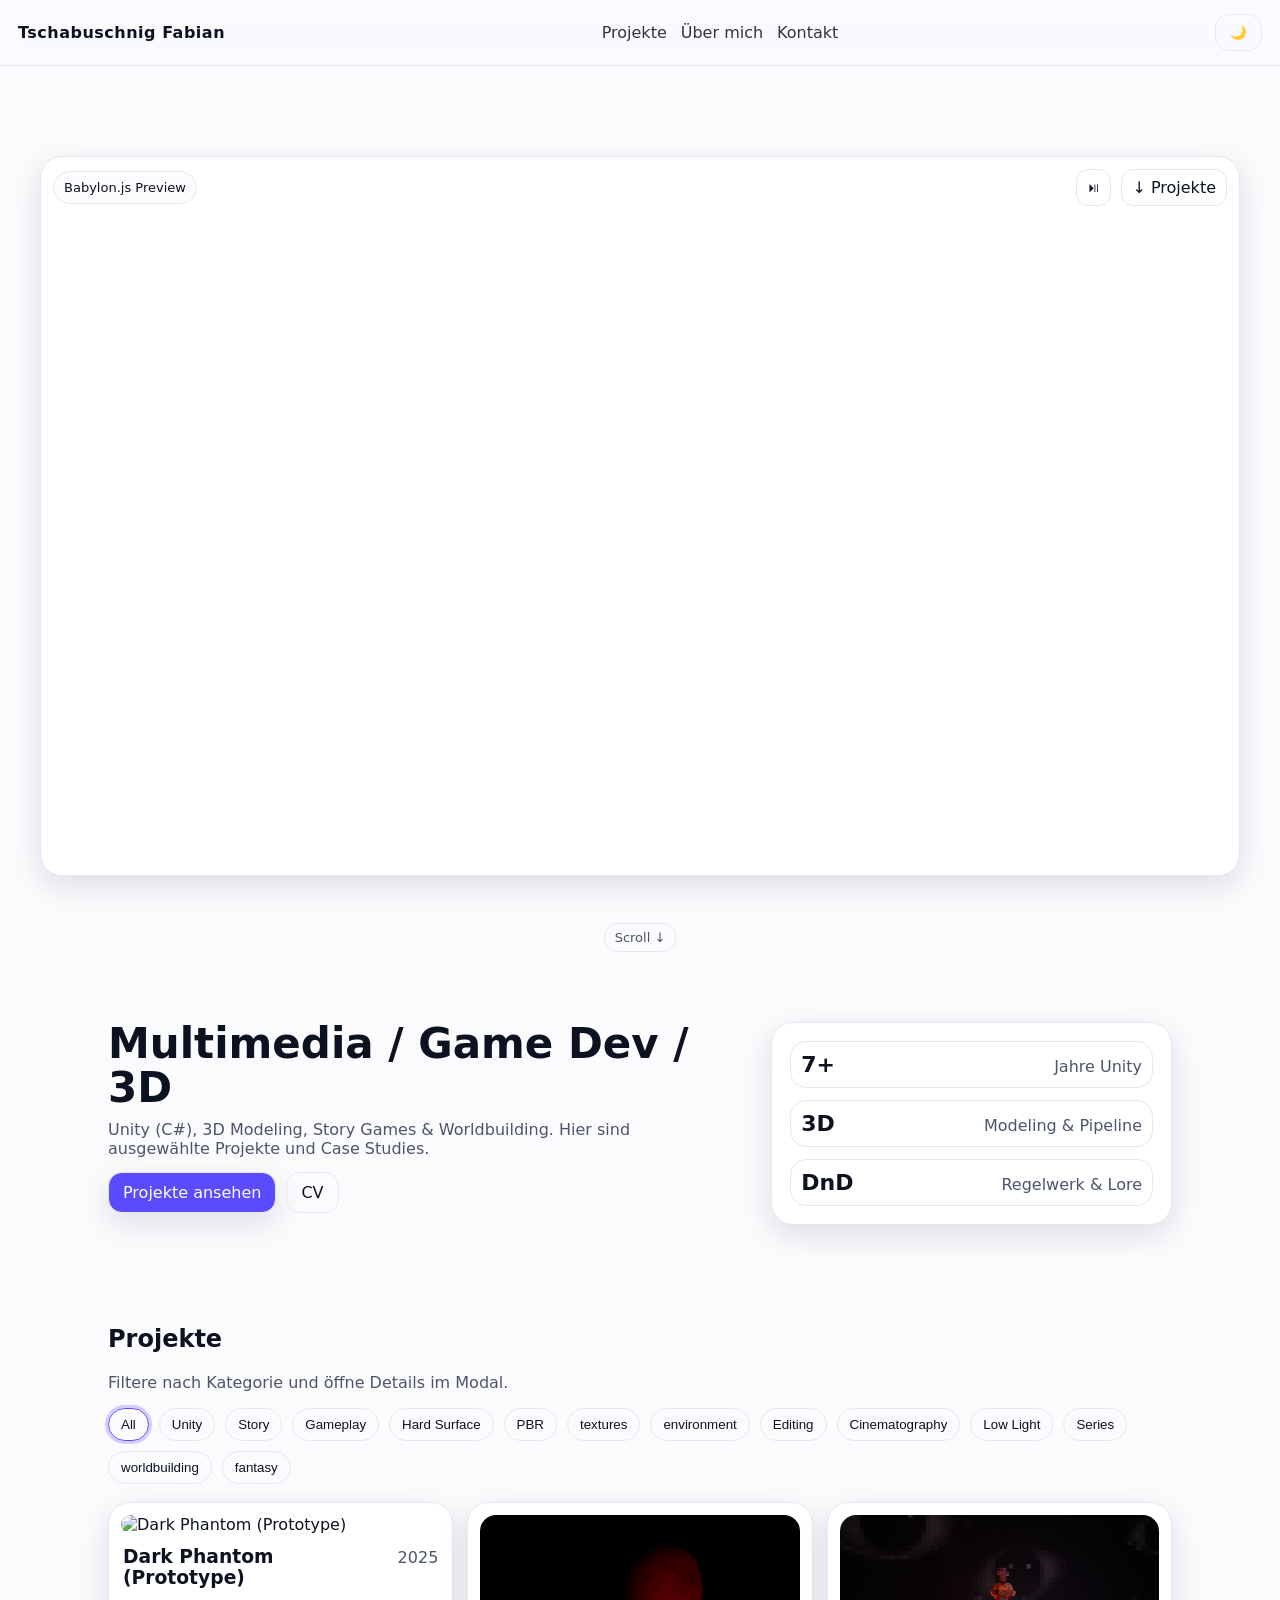
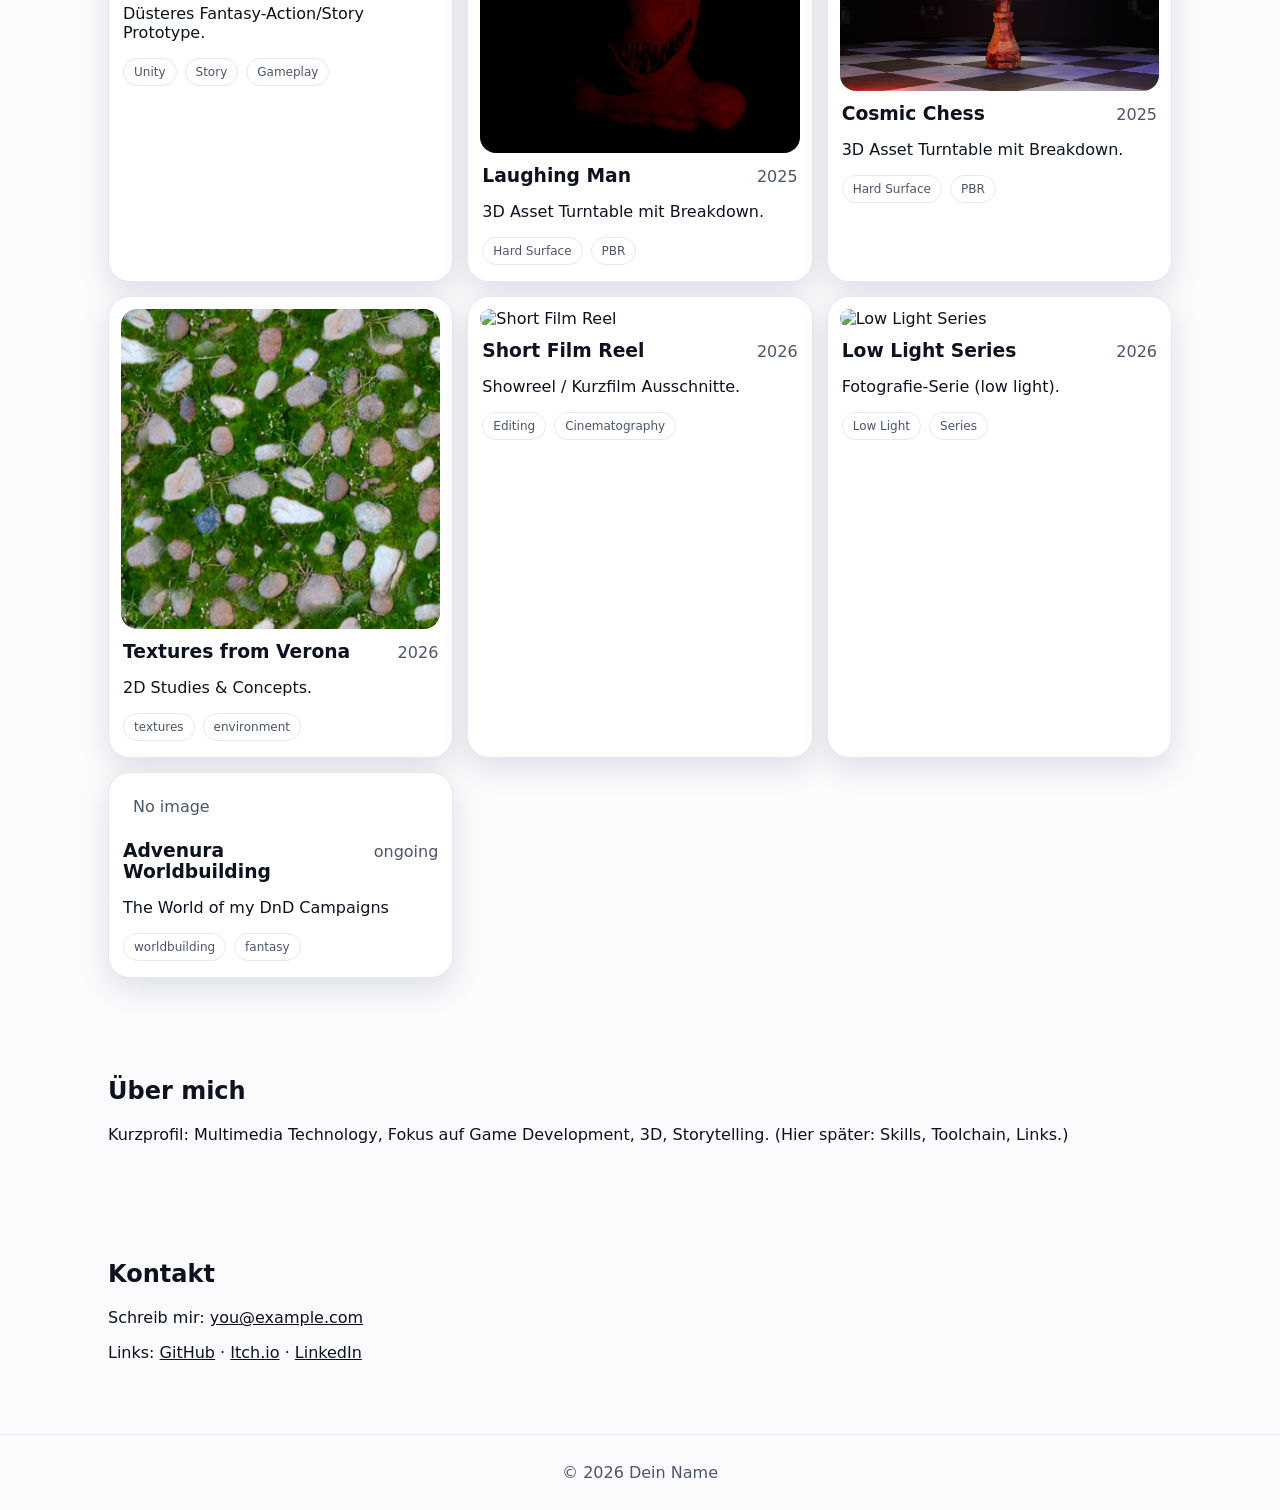
==== index.html @ b33a224f "init commit new" ====
<!doctype html>
<html lang="de">
<head>
  <meta charset="utf-8" />
  <meta name="viewport" content="width=device-width,initial-scale=1" />
  <title>Tschabuschnig Fabian – Portfolio</title>

  <link rel="stylesheet" href="css/styles.css" />

  <!-- Deine App-Skripte (defer) -->
  <script defer src="js/data.js"></script>
  <script defer src="js/app.js"></script>
</head>

<body>
  <header class="topbar">
    <a class="logo" href="#top">Tschabuschnig Fabian</a>

    <nav class="nav">
      <a href="#projects">Projekte</a>
      <a href="#about">Über mich</a>
      <a href="#contact">Kontakt</a>
    </nav>

    <div class="actions">
      <button id="themeBtn" class="btn ghost" aria-label="Theme wechseln" type="button">🌙</button>
    </div>
  </header>

  <main id="top">

    <!-- FULLSCREEN BABYLON HERO (erster Screen) -->
    <section class="babylon-hero" aria-label="3D Hero Preview">
      <div class="babylon-window fullscreen">
        <canvas id="renderCanvas"></canvas>

        <div class="babylon-overlay">
          <span>Babylon.js Preview</span>

          <div class="overlay-actions">
            <button id="toggleAnim" class="mini-btn" type="button">⏯</button>
            <a class="mini-btn" href="#projects">↓ Projekte</a>
          </div>
        </div>
      </div>

      <div class="scroll-hint">Scroll ↓</div>
    </section>

    <!-- Dein normaler Hero darunter -->
    <section class="hero reveal">
      <div class="hero__text">
        <h1>Multimedia / Game Dev / 3D</h1>
        <p>
          Unity (C#), 3D Modeling, Story Games & Worldbuilding.
          Hier sind ausgewählte Projekte und Case Studies.
        </p>
        <div class="hero__cta">
          <a class="btn" href="#projects">Projekte ansehen</a>
          <a class="btn ghost" href="assets/CV.pdf" target="_blank" rel="noreferrer">CV</a>
        </div>
      </div>

      <div class="hero__card">
        <div class="stat">
          <span class="stat__big">7+</span>
          <span class="stat__label">Jahre Unity</span>
        </div>
        <div class="stat">
          <span class="stat__big">3D</span>
          <span class="stat__label">Modeling & Pipeline</span>
        </div>
        <div class="stat">
          <span class="stat__big">DnD</span>
          <span class="stat__label">Regelwerk & Lore</span>
        </div>
      </div>
    </section>

    <section id="projects" class="section">
      <div class="section__head reveal">
        <h2>Projekte</h2>
        <p>Filtere nach Kategorie und öffne Details im Modal.</p>
      </div>

      <div class="filters reveal" id="filters"></div>
      <div class="grid reveal" id="projectsGrid"></div>
    </section>

    <section id="about" class="section reveal">
      <h2>Über mich</h2>
      <p>
        Kurzprofil: Multimedia Technology, Fokus auf Game Development, 3D, Storytelling.
        (Hier später: Skills, Toolchain, Links.)
      </p>
    </section>

    <section id="contact" class="section reveal">
      <h2>Kontakt</h2>
      <p>Schreib mir: <a href="mailto:you@example.com">you@example.com</a></p>
      <p>
        Links:
        <a href="#" target="_blank" rel="noreferrer">GitHub</a> ·
        <a href="#" target="_blank" rel="noreferrer">Itch.io</a> ·
        <a href="#" target="_blank" rel="noreferrer">LinkedIn</a>
      </p>
    </section>
  </main>

  <!-- Modal -->
  <dialog id="projectModal" class="modal">
    <form method="dialog" class="modal__inner">
      <button class="modal__close" aria-label="Schließen" type="submit">✕</button>
      <div id="modalContent"></div>
    </form>
  </dialog>

  <footer class="footer">
    <span>© <span id="year"></span> Dein Name</span>
  </footer>

  <!-- Babylon.js CDN (am Ende vom body) -->
  <script src="https://cdn.babylonjs.com/babylon.js"></script>
  <script src="https://cdn.babylonjs.com/gui/babylon.gui.min.js"></script>
  <script src="js/babylon-scene.js"></script>
</body>
</html>
---- css/styles.css ----
:root{
  --bg:#0b0c10;
  --panel:#11131a;
  --text:#e8eaf2;
  --muted:#a7acc0;
  --border:#22263a;
  --accent:#7c5cff;
  --shadow: 0 10px 30px rgba(0,0,0,.35);
  color-scheme: dark;
}

:root[data-theme="light"]{
  --bg:#fbfbfe;
  --panel:#ffffff;
  --text:#0d1220;
  --muted:#4b556b;
  --border:#e6e8f0;
  --accent:#5a4bff;
  --shadow: 0 10px 30px rgba(10,20,40,.12);
  color-scheme: light;
}

*{ box-sizing:border-box; }
html,body{
  margin:0;
  padding:0;
  font-family:system-ui,-apple-system,Segoe UI,Roboto,Arial,sans-serif;
  background:var(--bg);
  color:var(--text);
}
a{ color:inherit; }
img{ max-width:100%; display:block; border-radius:16px; }

/* Topbar */
.topbar{
  position:sticky;
  top:0;
  z-index:10;
  display:flex;
  align-items:center;
  justify-content:space-between;
  padding:14px 18px;
  border-bottom:1px solid var(--border);
  backdrop-filter: blur(10px);
  background: color-mix(in srgb, var(--bg) 80%, transparent);
}
.logo{
  font-weight:800;
  text-decoration:none;
  letter-spacing:.5px;
}
.nav{
  display:flex;
  gap:14px;
}
.nav a{
  opacity:.85;
  text-decoration:none;
}
.nav a:hover{ opacity:1; }
.actions{ display:flex; gap:10px; }

.btn{
  display:inline-flex;
  align-items:center;
  justify-content:center;
  padding:10px 14px;
  border-radius:14px;
  border:1px solid var(--border);
  background:var(--accent);
  color:white;
  text-decoration:none;
  box-shadow: var(--shadow);
}
.btn.ghost{
  background:transparent;
  color:var(--text);
  box-shadow:none;
}
.btn:hover{ filter:brightness(1.05); }
.btn.ghost:hover{
  border-color: color-mix(in srgb, var(--accent) 60%, var(--border));
}

/* ===== Babylon Fullscreen Hero ===== */
.babylon-hero{
  height: 100vh;
  padding: 18px;
  display:grid;
  place-items:center;
  position:relative;
}

.babylon-window{
  position:relative;
  border:1px solid var(--border);
  background:var(--panel);
  border-radius:22px;
  overflow:hidden;
  box-shadow: var(--shadow);
}

.babylon-window.fullscreen{
  width: min(1200px, 94vw);
  height: min(720px, 86vh);
}

#renderCanvas{
  width:100%;
  height:100%;
  display:block;
  outline:none;
  touch-action:none;
}

.babylon-overlay{
  position:absolute;
  left:12px;
  top:12px;
  right:12px;
  display:flex;
  justify-content:space-between;
  align-items:center;
  gap:10px;
  pointer-events:none;
}

.babylon-overlay span{
  pointer-events:auto;
  padding:8px 10px;
  border-radius:999px;
  border:1px solid var(--border);
  background: color-mix(in srgb, var(--bg) 70%, transparent);
  color:var(--text);
  font-size:13px;
  max-width:70%;
  overflow:hidden;
  text-overflow:ellipsis;
  white-space:nowrap;
}

.overlay-actions{
  display:flex;
  gap:10px;
  pointer-events:auto;
}

.mini-btn{
  pointer-events:auto;
  padding:8px 10px;
  border-radius:12px;
  border:1px solid var(--border);
  background:transparent;
  color:var(--text);
  cursor:pointer;
  text-decoration:none;
  display:inline-flex;
  align-items:center;
  justify-content:center;
}
.mini-btn:hover{
  border-color: color-mix(in srgb, var(--accent) 60%, var(--border));
}

.scroll-hint{
  position:absolute;
  bottom:14px;
  left:50%;
  transform:translateX(-50%);
  color:var(--muted);
  font-size:13px;
  padding:6px 10px;
  border-radius:999px;
  border:1px solid var(--border);
  background: color-mix(in srgb, var(--bg) 70%, transparent);
}

/* ===== Content Layout ===== */
.hero{
  max-width:1100px;
  margin:0 auto;
  padding:56px 18px;
  display:grid;
  grid-template-columns: 1.6fr 1fr;
  gap:22px;
}
.hero__text h1{
  font-size:42px;
  line-height:1.05;
  margin:0 0 10px;
}
.hero__text p{
  color:var(--muted);
  max-width:60ch;
  margin:0;
}
.hero__cta{
  display:flex;
  gap:10px;
  margin-top:14px;
}

.hero__card{
  background:var(--panel);
  border:1px solid var(--border);
  border-radius:22px;
  padding:18px;
  display:grid;
  gap:12px;
  box-shadow: var(--shadow);
}

.stat{
  display:flex;
  align-items:baseline;
  justify-content:space-between;
  padding:10px;
  border-radius:16px;
  border:1px solid var(--border);
}
.stat__big{
  font-size:22px;
  font-weight:800;
}
.stat__label{ color:var(--muted); }

.section{
  max-width:1100px;
  margin:0 auto;
  padding:24px 18px 56px;
}
.section__head p{ color:var(--muted); margin-top:6px; }

.filters{
  display:flex;
  flex-wrap:wrap;
  gap:10px;
  margin:14px 0 18px;
}

.chip{
  padding:8px 12px;
  border-radius:999px;
  border:1px solid var(--border);
  background:transparent;
  color:var(--text);
  cursor:pointer;
}
.chip.active{
  border-color: var(--accent);
  box-shadow: 0 0 0 3px color-mix(in srgb, var(--accent) 25%, transparent);
}

.grid{
  display:grid;
  grid-template-columns: repeat(3, 1fr);
  gap:14px;
}

.card{
  background:var(--panel);
  border:1px solid var(--border);
  border-radius:22px;
  overflow:hidden;
  box-shadow: var(--shadow);
  cursor:pointer;
  transition: transform .15s ease, border-color .15s ease;
}
.card:hover{
  transform: translateY(-2px);
  border-color: color-mix(in srgb, var(--accent) 35%, var(--border));
}
.card__media{ padding:12px; }
.card__body{ padding: 0 14px 16px; }
.card__top{
  display:flex;
  justify-content:space-between;
  align-items:baseline;
  gap:10px;
}
.card__top h3{ margin:0; }

.muted{ color:var(--muted); }

.pills{
  display:flex;
  flex-wrap:wrap;
  gap:8px;
  margin-top:10px;
}
.pill{
  font-size:12px;
  padding:6px 10px;
  border-radius:999px;
  border:1px solid var(--border);
  color:var(--muted);
}

/* Modal */
.modal::backdrop{ background: rgba(0,0,0,.65); }
.modal{
  width:min(980px, 92vw);
  border:none;
  border-radius:24px;
  padding:0;
  background:var(--panel);
  color:var(--text);
}
.modal__inner{
  margin:0;
  padding:18px;
  border:1px solid var(--border);
  border-radius:24px;
}
.modal__close{
  float:right;
  border:1px solid var(--border);
  background:transparent;
  color:var(--text);
  border-radius:12px;
  padding:8px 10px;
  cursor:pointer;
}
.modal__grid{
  display:grid;
  grid-template-columns: 1.3fr 1fr;
  gap:14px;
  align-items:start;
}
.modal__media{
  border:1px solid var(--border);
  border-radius:20px;
  padding:12px;
}
.list{ color:var(--muted); }
.row{
  display:flex;
  gap:10px;
  flex-wrap:wrap;
  margin-top:12px;
}

/* Footer */
.footer{
  padding:28px 18px;
  border-top:1px solid var(--border);
  text-align:center;
  color:var(--muted);
}

/* ===== Reveal SAFE =====
   Default: sichtbar. Nur wenn JS “armed” ist, animieren.
*/
.reveal{ opacity:1; transform:none; transition: opacity .5s ease, transform .5s ease; }
html.js .reveal{ opacity:0; transform: translateY(8px); }
html.js .reveal.in{ opacity:1; transform:none; }

/* Responsive */
@media (max-width: 900px){
  .hero{ grid-template-columns:1fr; }
  .grid{ grid-template-columns: repeat(2, 1fr); }
  .modal__grid{ grid-template-columns:1fr; }
  .babylon-window.fullscreen{ height:72vh; }
}
@media (max-width: 560px){
  .grid{ grid-template-columns:1fr; }
  .nav{ display:none; }
}
.page-banner{
  width:100%;
  height:320px;

  display:flex;
  align-items:center;
  justify-content:space-between;

  gap:40px;
  padding:40px;

  background:var(--panel);
}

/* Text links */
.page-banner__content{
  flex:1;
}

.page-banner__content h1{
  margin:0;
  font-size:42px;
}

.page-banner__content p{
  margin-top:10px;
  opacity:0.85;
}

/* Bild rechts */
.page-banner img{
  height:100%;     /* gleiche Höhe wie Banner */
  width:auto;      /* Seitenverhältnis behalten */

  object-fit:contain;

  display:block;
}

/* Gallery in modal */
.gallery{
  display:grid;
  grid-template-columns: repeat(2, minmax(0, 1fr));
  gap: .75rem;
}
.gallery img{
  width:100%;
  height:auto;
  display:block;
  border-radius:12px;
}

/* ===== Modal Carousel ===== */
.modal__single {
  width: 100%;
  height: auto;
  display: block;
  border-radius: 12px;
}

.carousel {
  position: relative;
  width: 100%;
  user-select: none;
}

.carousel__viewport {
  overflow: hidden;
  border-radius: 12px;
}

.carousel__track {
  display: flex;
  width: 100%;
  transform: translateX(0%);
  transition: transform 220ms ease;
}

.carousel.is-dragging .carousel__track {
  transition: none;
}

.carousel__slide {
  flex: 0 0 100%;
}

.carousel__slide img {
  width: 100%;
  height: auto;
  display: block;
}

.carousel__nav {
  position: absolute;
  top: 50%;
  transform: translateY(-50%);
  border: 0;
  width: 42px;
  height: 42px;
  border-radius: 999px;
  cursor: pointer;
  font-size: 26px;
  line-height: 42px;
}

.carousel__nav.prev { left: 10px; }
.carousel__nav.next { right: 10px; }

.carousel__nav:disabled {
  opacity: 0.4;
  cursor: default;
}

.carousel__dots {
  display: flex;
  gap: 8px;
  justify-content: center;
  padding-top: 10px;
}

.carousel__dot {
  width: 9px;
  height: 9px;
  border-radius: 999px;
  border: 0;
  cursor: pointer;
  opacity: 0.4;
}

.carousel__dot.is-active {
  opacity: 1;
}
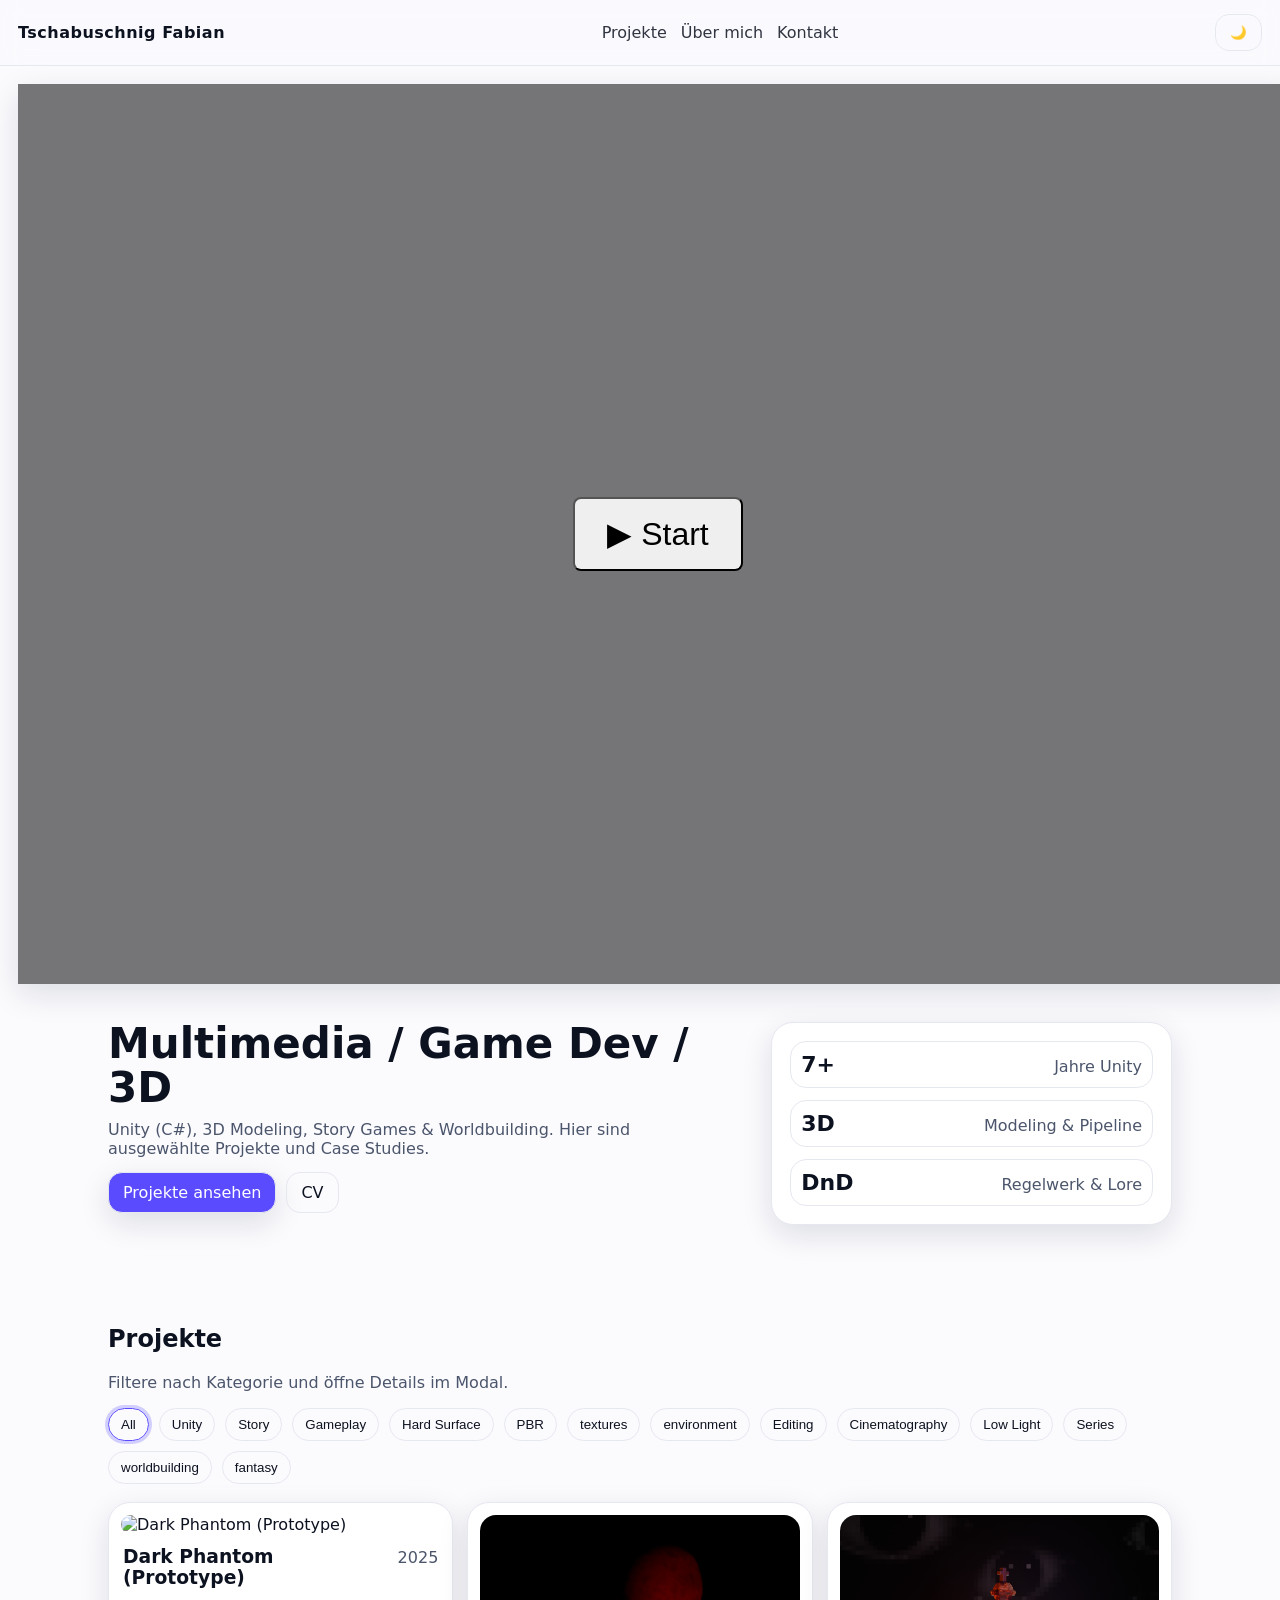
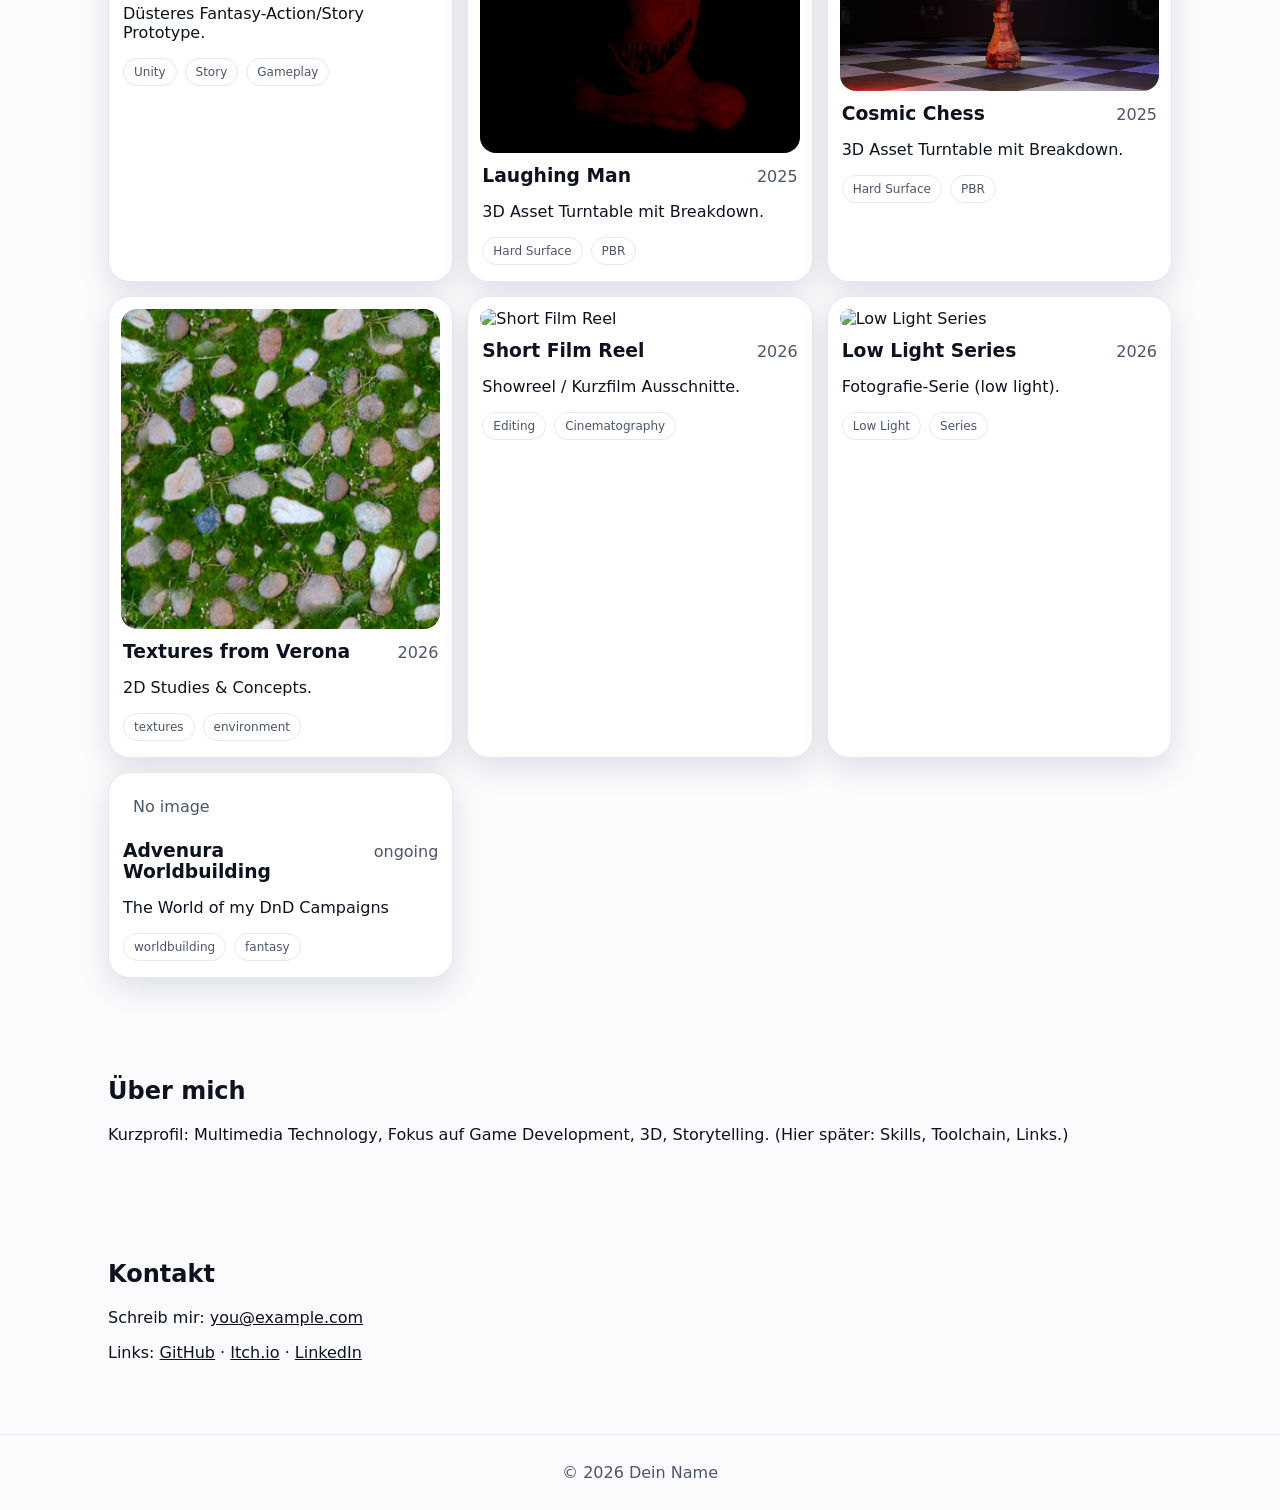
==== commit 50c91026: "Portfolio Update Babylon Video Screen, Game fix" ====
--- a/index.html
+++ b/index.html
@@ -31,21 +31,24 @@
 
     <!-- FULLSCREEN BABYLON HERO (erster Screen) -->
     <section class="babylon-hero" aria-label="3D Hero Preview">
-      <div class="babylon-window fullscreen">
-        <canvas id="renderCanvas"></canvas>
+  <div class="babylon-window fullscreen">
 
-        <div class="babylon-overlay">
-          <span>Babylon.js Preview</span>
+    <!-- VIDEO VOR DEM SPIEL -->
+    <video id="introVideo" class="intro-video" autoplay muted loop playsinline>
+      <source src="assets/intro.mp4" type="video/mp4" />
+    </video>
 
-          <div class="overlay-actions">
-            <button id="toggleAnim" class="mini-btn" type="button">⏯</button>
-            <a class="mini-btn" href="#projects">↓ Projekte</a>
-          </div>
-        </div>
-      </div>
+    <!-- BABYLON CANVAS (anfangs versteckt) -->
+    <canvas id="renderCanvas" class="hidden"></canvas>
 
-      <div class="scroll-hint">Scroll ↓</div>
-    </section>
+    <!-- START BUTTON -->
+    <div id="startOverlay" class="start-overlay">
+      <button id="startGameBtn" class="start-btn">▶ Start</button>
+    </div>
+
+  </div>
+</section>
+
 
     <!-- Dein normaler Hero darunter -->
     <section class="hero reveal">
--- a/css/styles.css
+++ b/css/styles.css
@@ -101,17 +101,20 @@
 }
 
 .babylon-window.fullscreen{
-  width: min(1200px, 94vw);
-  height: min(720px, 86vh);
-}
-
-#renderCanvas{
-  width:100%;
-  height:100%;
-  display:block;
-  outline:none;
-  touch-action:none;
-}
+  width: 100vw;
+  height: 100vh;
+  border-radius: 0;        /* optional: wenn du wirklich randlos willst */
+  border: none;            /* optional */
+}
+
+
+#renderCanvas {
+  width: 100%;
+  height: 100%;
+  display: block;
+  pointer-events: auto;
+}
+
 
 .babylon-overlay{
   position:absolute;
@@ -497,4 +500,36 @@
 
 .carousel__dot.is-active {
   opacity: 1;
-}+}
+
+.intro-video {
+  position: absolute;
+  inset: 0;
+  width: 100%;
+  height: 100%;
+  object-fit: cover;
+}
+
+.hidden {
+  opacity: 0;
+  pointer-events: none;
+  visibility: hidden;
+}
+
+
+.start-overlay {
+  position: absolute;
+  inset: 0;
+  z-index: 20;
+  display: flex;
+  align-items: center;
+  justify-content: center;
+  background: rgba(5, 5, 10, 0.55);
+}
+
+.start-btn {
+  font-size: 2rem;
+  padding: 1rem 2rem;
+  border-radius: 8px;
+  cursor: pointer;
+}
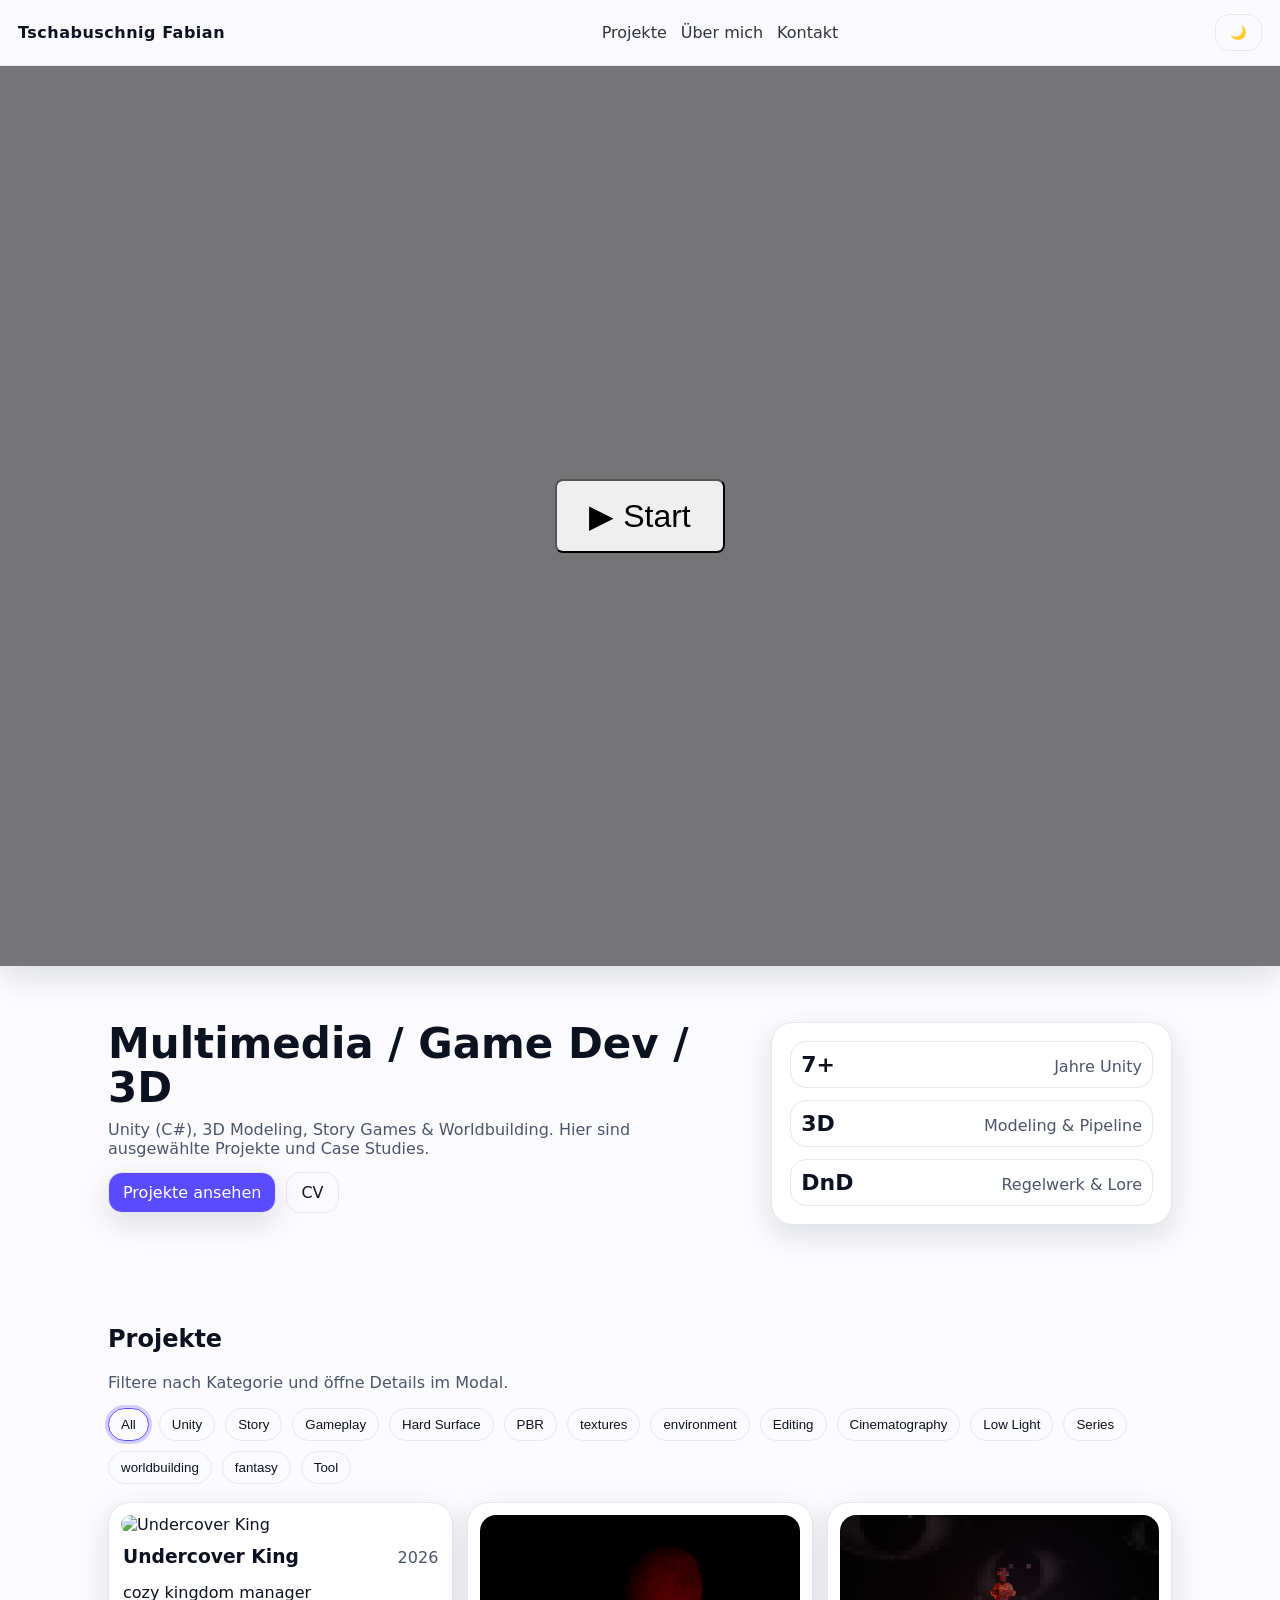
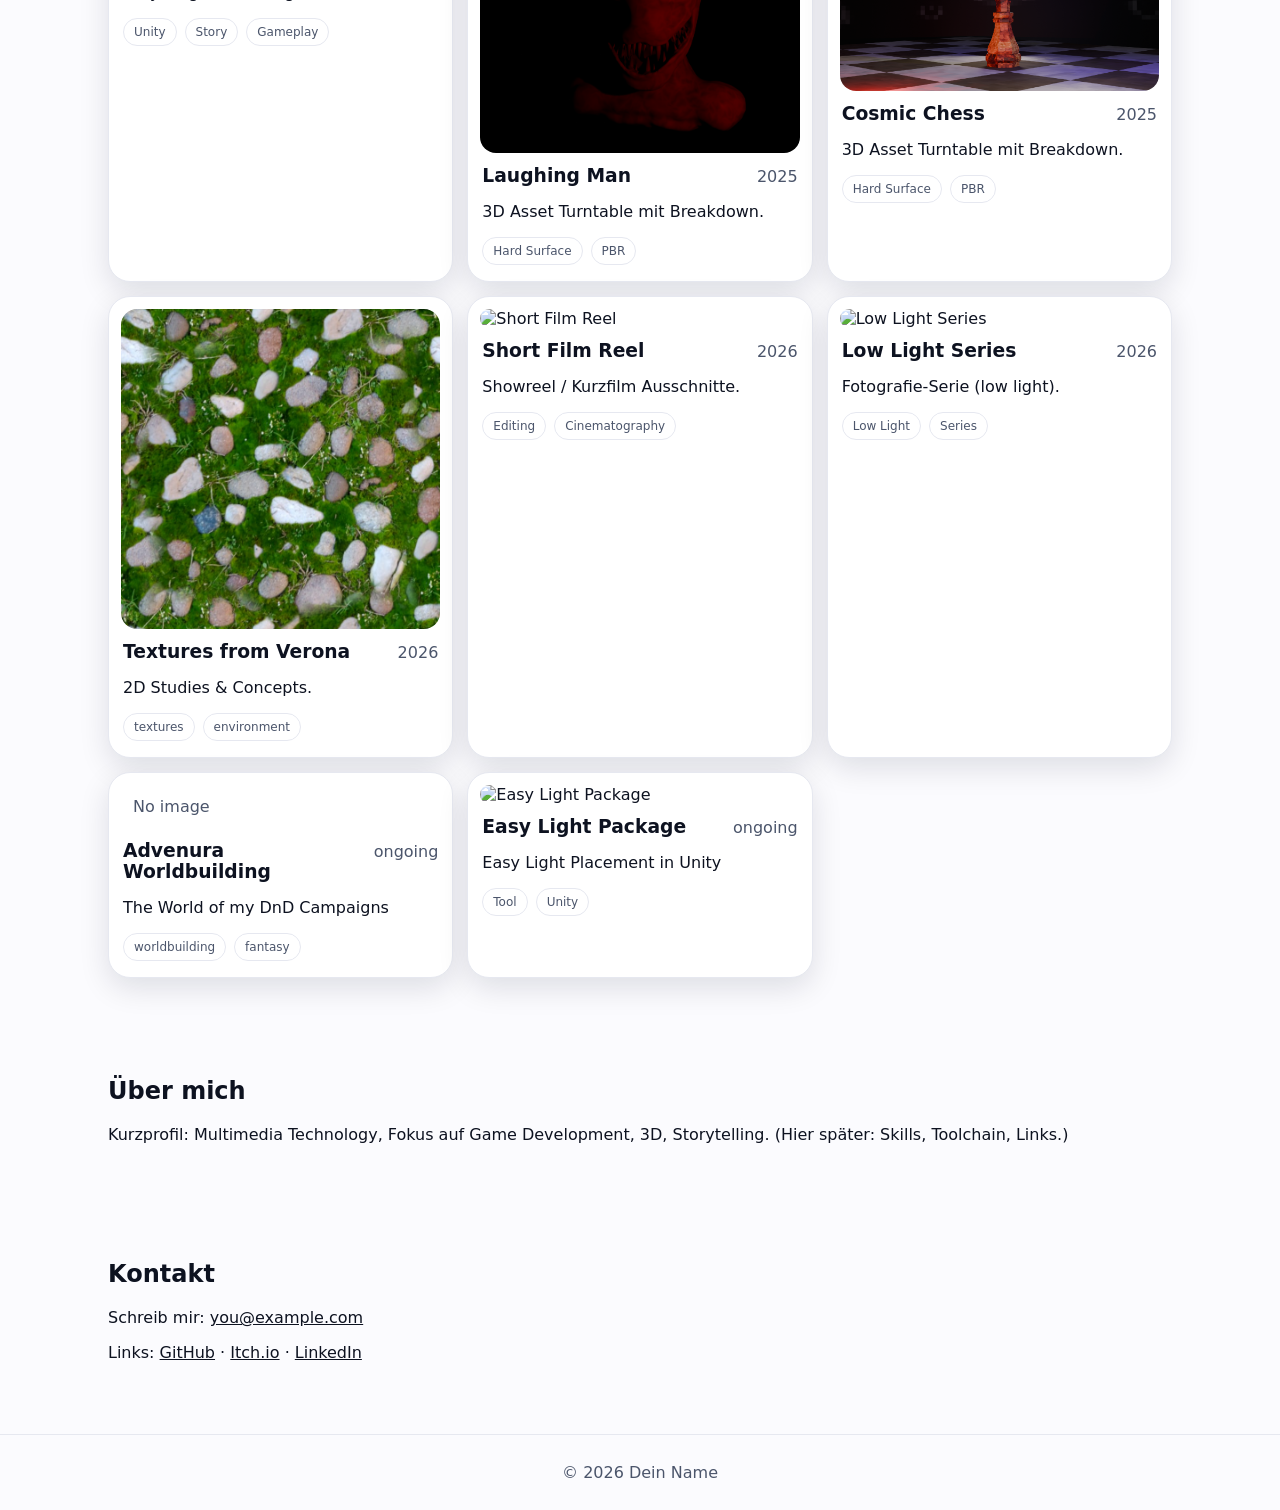
==== commit 85a2d726: "Merge branch 'master' of https://github.com/SaturnDeveloper/Portfolio" ====
--- a/index.html
+++ b/index.html
@@ -103,8 +103,8 @@
       <p>Schreib mir: <a href="mailto:you@example.com">you@example.com</a></p>
       <p>
         Links:
-        <a href="#" target="_blank" rel="noreferrer">GitHub</a> ·
-        <a href="#" target="_blank" rel="noreferrer">Itch.io</a> ·
+        <a href="https://github.com/SaturnDeveloper" target="_blank" rel="noreferrer">GitHub</a> ·
+        <a href="https://saturngamer.itch.io/" target="_blank" rel="noreferrer">Itch.io</a> ·
         <a href="#" target="_blank" rel="noreferrer">LinkedIn</a>
       </p>
     </section>
--- a/css/styles.css
+++ b/css/styles.css
@@ -85,7 +85,7 @@
 /* ===== Babylon Fullscreen Hero ===== */
 .babylon-hero{
   height: 100vh;
-  padding: 18px;
+  padding: 0;
   display:grid;
   place-items:center;
   position:relative;
